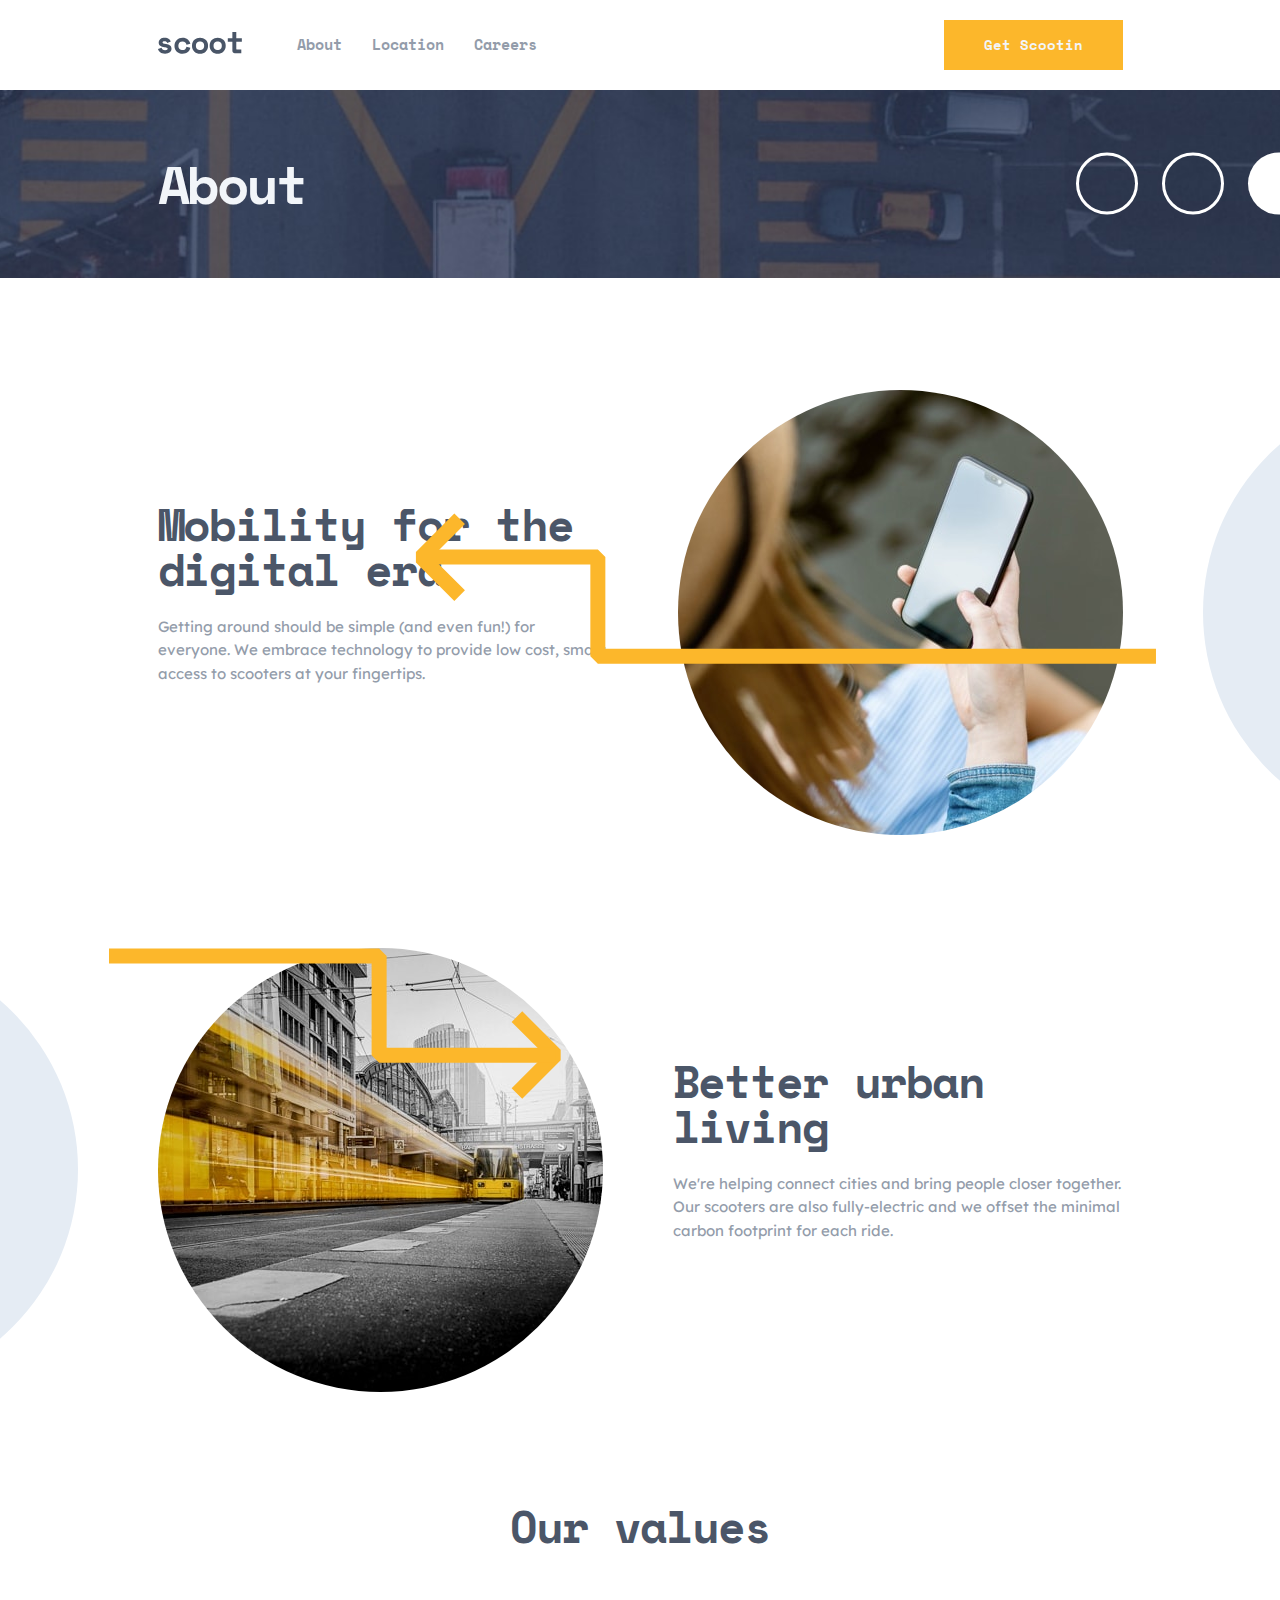
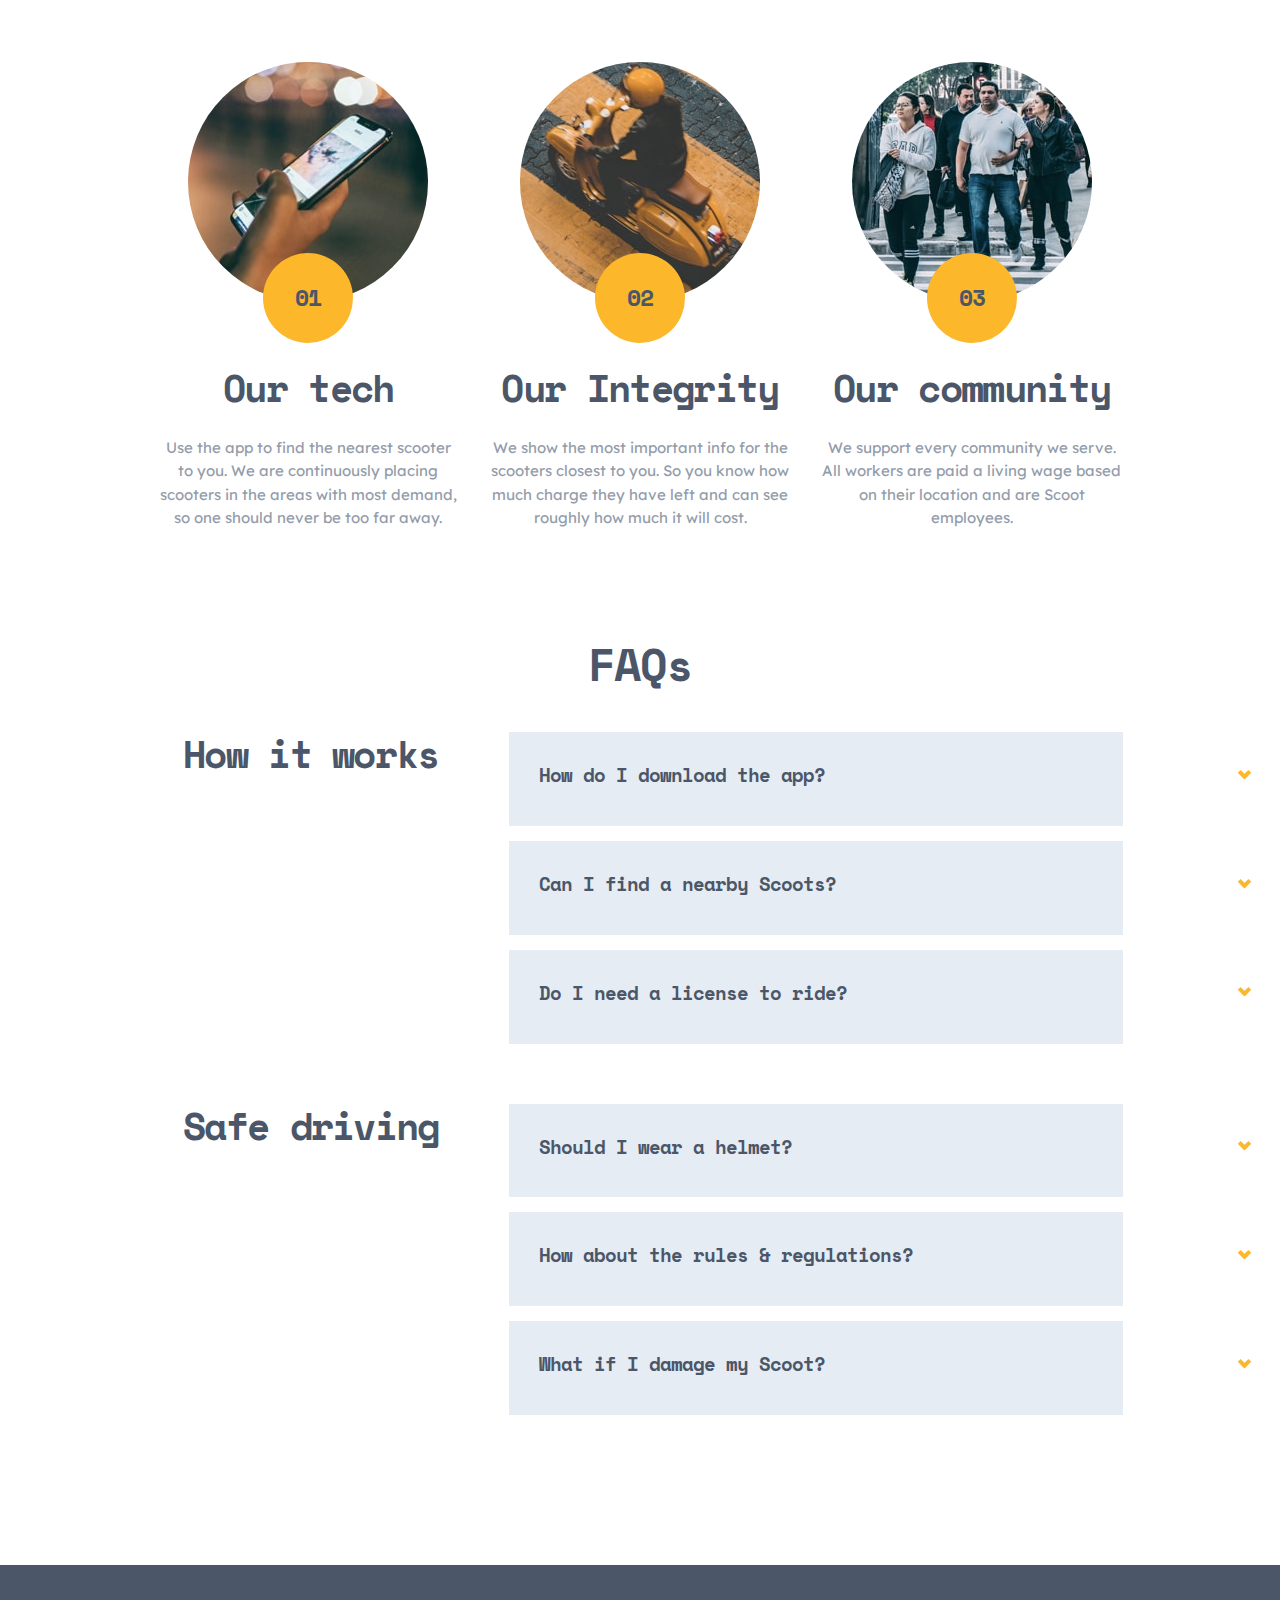
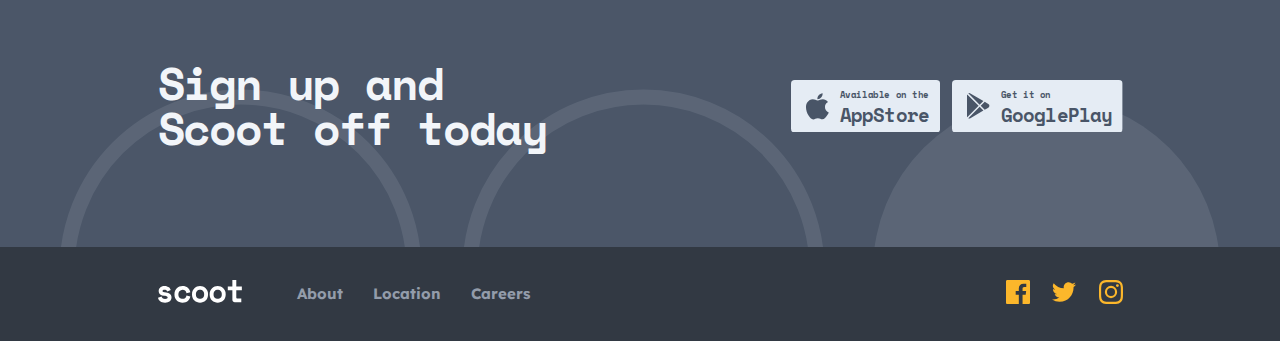
==== src/html/about.html @ b6e94b31 "first commit" ====
<!DOCTYPE html>
<html lang="en">

<head>
  <meta charset="UTF-8">
  <meta name="viewport" content="width=device-width, initial-scale=1.0">
  <link rel="icon" type="image/png" sizes="32x32" href="../assets/favicon-32x32.png">
  <title>Frontend Mentor | Scoot About</title>
  <link rel="stylesheet" href="../css/styles.css">
  <script defer src="../js/script.js"></script>
</head>

<body>
  <!-- Header -->
  <header class='header'>
    <a href="../../index.html"><img class="logo" src="../assets/logo.svg" alt="Company Logo"></a>
    <button class="mobile-nav-toggle" aria-controls="primary-navigation" aria-expanded="false"></button>
    <nav data-visible="false">
      <ul>
        <li class="nav-links"><a href="./about.html">About</a></li>
        <li class="nav-links"><a href="./locations.html">Location</a></li>
        <li class="nav-links"><a href="./careers.html">Careers</a></li>
      </ul>
      <button class="primary" id="primary-nav-btn">Get Scootin</button>
    </nav>
  </header>

  <main>
    <!-- About -- Hero Section-->
    <div class="hero" id="hero--about">
      <h1>About</h1>
      <svg class="white-circles" xmlns="http://www.w3.org/2000/svg" width="234" height="63">
        <g fill="none" fill-rule="evenodd">
          <circle cx="31" cy="31.5" r="29.5" stroke="#FFF" stroke-width="3" />
          <circle cx="117" cy="31.5" r="29.5" stroke="#FFF" stroke-width="3" />
          <circle cx="203" cy="31.5" r="31" fill="#FFF" />
        </g>
      </svg>
    </div>

    <!-- About -- Description section -->
    <section class="description-section" id="about--description-section">
      <ul>
        <li class="description" id="about--description__1">
          <img class="description-img" src="../assets/images/digital-era.jpg" alt="Digital Era">
          <svg class="left-upward-arrow" xmlns="http://www.w3.org/2000/svg" width="741" height="151">
            <g fill="none" fill-rule="evenodd" stroke="#FCB72B" stroke-linejoin="bevel" stroke-width="15">
              <path d="M740.969 143.368H182.854V43.999H6.591" />
              <path d="M44.64 82.64L6.214 44.214 44.64 5.787" />
            </g>
          </svg>
          <svg class="circle" id="circle__1" xmlns="http://www.w3.org/2000/svg" width="445" height="445">
            <circle cx="302.5" cy="222.5" r="222.5" fill="#E5ECF4" fill-rule="evenodd" transform="translate(-80)" />
          </svg>
          <div class="description-text">
            <h2>Mobility for the digital era</h2>
            <p>Getting around should be simple (and even fun!) for everyone. We embrace technology to
              provide low cost, smart access to scooters at your fingertips.</p>
          </div>
        </li>
        <li class="description" id="about--description__2">
          <img class="description-img" src="../assets/images/better-living.jpg" alt="Better Living">
          <svg class="right-arrow" xmlns="http://www.w3.org/2000/svg" width="452" height="151">
            <g fill="none" fill-rule="evenodd" stroke="#FCB72B" stroke-linejoin="bevel" stroke-width="15">
              <path d="M407.952 145.444l38.426-38.426-38.426-38.426" />
              <path d="M0 8h270.115v99.369h176.263" />
            </g>
          </svg>
          <svg class="circle" id="circle__2" xmlns="http://www.w3.org/2000/svg" width="445" height="445">
            <circle cx="302.5" cy="222.5" r="222.5" fill="#E5ECF4" fill-rule="evenodd" transform="translate(-80)" />
          </svg>
          <div class="description-text">
            <h2>Better urban living</h2>
            <p>We're helping connect cities and bring people closer together. Our scooters are also
              fully-electric and we offset the minimal carbon footprint for each ride.</p>
          </div>
        </li>
      </ul>
    </section>

    <!--- About -- Values section --->
    <section class="more-details-section" id="about--values-section">
      <h2>Our values</h2>
      <ul>
        <li>
          <div>
            <img class="more-details-img" src="../assets/images/our-tech.jpg" alt="Our Tech">
            <span class="number-tags">01</span>
          </div>
          <h3>Our tech</h3>
          <p>Use the app to find the nearest scooter to you. We are continuously placing scooters
            in the areas with most demand, so one should never be too far away.</p>
        </li>
        <li>
          <div>
            <img class="more-details-img" src="../assets/images/our-integrity.jpg" alt="Our Integrity">
            <span class="number-tags">02</span>
          </div>
          <h3>Our Integrity</h3>
          <p>We show the most important info for the scooters closest to you. So you know how much
            charge they have left and can see roughly how much it will cost.</p>
        </li>
        <li>
          <div>
            <img class="more-details-img" src="../assets/images/our-community.jpg" alt="Our Community">
            <span class="number-tags">03</span>
          </div>
          <h3>Our community</h3>
          <p>We support every community we serve. All workers are paid a living wage based on their
            location and are Scoot employees.</p>
        </li>
      </ul>
    </section>

    <!-- About -- FAQs section -->
    <section id="about--faqs-section">
      <h2>FAQs</h2>
      <div class="faqs">
        <h3>How it works</h3>
        <ul>
          <li>
            <h5>How do I download the app?</h5>
            <input type="checkbox" checked>
            <i></i>
            <p>To download the Scoot app, you can search “Scoot” in both the App and Google Play stores.
              An even simpler way to do it would be to click the relevant link at the bottom of this
              page and you'll be re-directed to the correct page.</p>
          </li>
          <li>
            <h5>Can I find a nearby Scoots?</h5>
            <input type="checkbox" checked>
            <i></i>
            <p>Definitely! Simply open up the app and allow us to find your location while using it. We'll
              show you all of the closest Scoots and some extra useful information.</p>
          </li>
          <li>
            <h5>Do I need a license to ride?</h5>
            <input type="checkbox" checked>
            <i></i>
            <p>Yup! We provide information inside the app regarding local laws and the license you need to be
              able to ride our Scoots.</p>
          </li>
        </ul>
      </div>

      <div class="faqs">
        <h3>Safe driving</h3>
        <ul>
          <li>
            <h5>Should I wear a helmet?</h5>
            <input type="checkbox" checked>
            <i></i>
            <p>Yes, please do! All cities have different laws. But we strongly strongly strongly recommend
              always wearing a helmet regardless of the local laws. We like you and we want you to be as
              safe as possible while Scooting.</p>
          </li>
          <li>
            <h5>How about the rules & regulations?</h5>
            <input type="checkbox" checked>
            <i></i>
            <p>Now is not the time to be a rule breaker. Be sure you're complying with all local laws and
              regulations. Also, just be a good human being. Be sure not to park your Scoot where it can
              block access to buildings or get in people's way.</p>
          </li>
          <li>
            <h5>What if I damage my Scoot?</h5>
            <input type="checkbox" checked>
            <i></i>
            <p>Be sure to read our terms and conditions carefully. Not the most fun job we know but we make
              it as clear as possible. There's an option to add insurance for each trip, or you can sign
              up for annual insurance if you're a regular Scooter.</p>
          </li>
        </ul>
      </div>
    </section>

    <!-- Call-to-action section -->
    <section id="cta-section">
      <div id="cta--main-content">
        <h2 id="cta--heading">Sign up and Scoot off today</h2>
        <div id="cta-downloads">
          <svg class="download-store" viewBox="0 0 159 56">
            <use href="../assets/icons/collated_icons.svg#app-store"></use>
          </svg>
          <svg class="download-store" viewBox="0 0 182 56">
            <use href="../assets/icons/collated_icons.svg#google-play"></use>
          </svg>
        </div>
      </div>
    </section>
  </main>

  <footer>
    <a href="../../index.html"><img class="logo" src="../assets/logo.svg" alt="Company Logo"></a>
    <div id="footer-main-content">
      <nav>
        <ul>
          <li><a href="./about.html">About</a></li>
          <li><a href="./locations.html">Location</a></li>
          <li><a href="./careers.html">Careers</a></li>
        </ul>
      </nav>
      <div class="social-media-grp">
        <a href="#">
          <svg class="social-media-icons" xmlns="http://www.w3.org/2000/svg" width="24" height="24">
            <path fill="#FCB72B" d="M22.675 0H1.325C.593 0 0 .593 0 1.325v21.351C0 23.407.593 24 1.325 24H12.82v-9.294H9.692v-3.622h3.128V8.413c0-3.1 1.893-4.788 4.659-4.788 1.325 0 2.463.099 2.795.143v3.24l-1.918.001c-1.504 0-1.795.715-1.795 1.763v2.313h3.587l-.467 3.622h-3.12V24h6.116c.73 0 1.323-.593 1.323-1.325V1.325C24 .593 23.407 0 22.675 0z" />
          </svg>
        </a>
        <a href="#">
          <svg class="social-media-icons" xmlns="http://www.w3.org/2000/svg" width="24" height="20">
            <path fill="#FCB72B" d="M24 2.557a9.83 9.83 0 01-2.828.775A4.932 4.932 0 0023.337.608a9.864 9.864 0 01-3.127 1.195A4.916 4.916 0 0016.616.248c-3.179 0-5.515 2.966-4.797 6.045A13.978 13.978 0 011.671 1.149a4.93 4.93 0 001.523 6.574 4.903 4.903 0 01-2.229-.616c-.054 2.281 1.581 4.415 3.949 4.89a4.935 4.935 0 01-2.224.084 4.928 4.928 0 004.6 3.419A9.9 9.9 0 010 17.54a13.94 13.94 0 007.548 2.212c9.142 0 14.307-7.721 13.995-14.646A10.025 10.025 0 0024 2.557z" />
          </svg>
        </a>
        <a href="#">
          <svg class="social-media-icons" xmlns="http://www.w3.org/2000/svg" width="24" height="24">
            <path fill="#FCB72B" d="M12 2.163c3.204 0 3.584.012 4.85.07 3.252.148 4.771 1.691 4.919 4.919.058 1.265.069 1.645.069 4.849 0 3.205-.012 3.584-.069 4.849-.149 3.225-1.664 4.771-4.919 4.919-1.266.058-1.644.07-4.85.07-3.204 0-3.584-.012-4.849-.07-3.26-.149-4.771-1.699-4.919-4.92-.058-1.265-.07-1.644-.07-4.849 0-3.204.013-3.583.07-4.849.149-3.227 1.664-4.771 4.919-4.919 1.266-.057 1.645-.069 4.849-.069zM12 0C8.741 0 8.333.014 7.053.072 2.695.272.273 2.69.073 7.052.014 8.333 0 8.741 0 12c0 3.259.014 3.668.072 4.948.2 4.358 2.618 6.78 6.98 6.98C8.333 23.986 8.741 24 12 24c3.259 0 3.668-.014 4.948-.072 4.354-.2 6.782-2.618 6.979-6.98.059-1.28.073-1.689.073-4.948 0-3.259-.014-3.667-.072-4.947-.196-4.354-2.617-6.78-6.979-6.98C15.668.014 15.259 0 12 0zm0 5.838a6.162 6.162 0 100 12.324 6.162 6.162 0 000-12.324zM12 16a4 4 0 110-8 4 4 0 010 8zm6.406-11.845a1.44 1.44 0 100 2.881 1.44 1.44 0 000-2.881z" />
          </svg>
        </a>
      </div>
    </div>
  </footer>

</body>

</html>
---- src/css/styles.css ----
@import url('https://fonts.googleapis.com/css2?family=Lexend+Deca&family=Space+Mono:wght@400;700&display=swap');

*,
*::before,
*::after {
  box-sizing: border-box;
  margin: 0;
  padding: 0;
}

:root {
    font-family: 'Lexend Deca', sans-serif;
    font-size: var(--r15);
    line-height: var(--lineHt--25);

    /* Highlight */
    --yellow: #FCB72B;
    --light-yellow: #FFF4DF;

    /* Primary/Neutral */
    --snow:  #F2F5F9;
    --light-grey: #E5ECF4;
    --dim-grey:  #939CAA;
    --dark-navy: hsl(216, 16%, 35%);
    --very-dark-navy: hsla(215, 14%, 23%, 1);
}

html {
    --r56: calc((56 / var(--base) * 1rem));
    --r48: calc((48 / var(--base) * 1rem));

    --r20: calc((20 / var(--base) * 1rem));
    --r18: calc((18 / var(--base) * 1rem));
    --r15: calc((15 / var(--base) * 1rem));
    --r14: calc((14 / var(--base) * 1rem));
    --r12: calc((12 / var(--base) * 1rem));
    --r10: calc((10 / var(--base) * 1rem));

    --lineHt-56:  calc((56 / var(--base) * 1rem));
    --lineHt-48:  calc((48 / var(--base) * 1rem));
    --lineHt-28:  calc((28 / var(--base) * 1rem));
    --lineHt-25:  calc((25 / var(--base) * 1rem));

    --base: 16;
}

/* --------------------------------

    Default settings

----------------------------------- */

/* Inherit fonts */
input,
button,
textarea {
    font: inherit;
}

ul {
    list-style: none;
}

img {
    max-width: 100%;
}

html, body {
    scroll-behavior: smooth;
}

h1,h2,h3,h4,h5,.number-tags,.bubble span {
    font-family: 'Space Mono', monospace;
    font-weight: 700;
}

h1 {
    color: var(--snow);
    font-size: 2.5rem;
    line-height: 2.5rem;
    letter-spacing: -0.11163rem;
}

h2 {
    color: var(--dark-navy);
    font-size: 2rem;
    line-height: 2rem;
    letter-spacing: -0.08931rem;
}

h3,
.number-tags {
    color: var(--dark-navy);
    font-size: 1.5rem;
    line-height: 1.75rem;
    letter-spacing: -0.06694rem;
}

h4 {
    color: var(--dark-navy);
    font-size: 1.25rem;
    line-height: 1.75rem;
    letter-spacing: -0.05581rem;
}

h5,
.bubble span {
    color: var(--dark-navy);
    font-size: 1.25rem;
    line-height: var(--lineHt-28);
    letter-spacing: -0.06694rem;
}

@media (min-width: 768px) { /*tablet, desktop and above*/
    h1 {
        font-size: var(--r56);
        line-height: var(--lineHt-56);
        letter-spacing: -0.15625rem;
    }
    
    h2 {
        font-size: var(--r48);
        line-height: var(--lineHt-48);
        letter-spacing: -0.13394rem;
    }
    
    h3 {
        font-size: 2.5rem;
        line-height: var(--lineHt-48);
        letter-spacing: -0.11163rem;
    }
    
    h4 {
        font-size: 1.5rem;
        line-height: var(--lineHt-28);
        letter-spacing: -0.06694rem;
    }

    .bubble span {
        font-size: 0.8125rem;
        line-height: 1.75rem;
        letter-spacing: -0.03625rem;
    }
}

p {
    color: var(--dim-grey);
    line-height: var(--lineHt-25);
    font-weight: 400;
}

a {
    text-decoration: none;
    color: inherit;
}

.scrollto {
    overflow-x: auto;
    overscroll-behavior-inline: contain;
    scroll-snap-type: inline mandatory;
}

.scrollto::-webkit-scrollbar {
    width: var(--r12);
    height: var(--r12); 
}

.scrollto::-webkit-scrollbar-thumb {
    background-color: var(--light-gray);
    border: 3px solid var(--white); 
    border-radius: var(--r20);
}

.scrollto:hover::-webkit-scrollbar-thumb {
    background-color: var(--gray3);
}

button {
    cursor: pointer;
    transition: all 0.3s ease-in;
}

button.primary {
    background-color: var(--yellow);
    border: 3px solid var(--yellow);
    color: var(--snow);
    font-family: 'Space Mono', monospace;
    font-size: var(--r15);
    line-height: var(--lineHt-25);
    font-weight: 700;
    padding: 0.6875rem 2.44rem;
}

button.primary:hover {
    background-color: transparent;
    border: 3px solid var(--yellow);
    color: var(--yellow);
}

body {
    min-height: 100vh;
}

/* --------------------------------

    Header + Nav Side Menu 

----------------------------------- */
header,
header nav,
header nav ul {
    display: flex;
    align-items: center;
}

header {
    position: relative;
    height: 6rem;
    padding: 2rem 10.5rem;
}

header .logo {
    padding-right: 3.64rem;
}

.mobile-nav-toggle {
    display: none;
}

header nav {
    color: var(--dim-grey);
    font-family: 'Space Mono', monospace;
    font-weight: 700;
    justify-content: space-between;
    width: 100%;
}

header nav ul {
    gap: 2rem;
}

nav a { /*for underline hover effect*/
    position: relative;
    width: fit-content;
    margin: auto;
    line-height: var(--lineHt-25);
}

nav a::before { /*for underline hover effect*/
    content: "";
    position: absolute;
    display: block;
    width: 100%;
    height: 2px;
    margin: auto;
    bottom: -0.3rem;
    left: 0;
    background-color: var(--yellow);
    transform: scaleX(0);
    transition: transform 0.3s ease;
}

nav a:hover::before { /*for underline hover effect*/
    transform: scaleX(1);
}

@media (max-width:1024px) {
    header {
        justify-content: center;
        position: relative;
        padding: 0 2.45rem;
    }
}

@media (max-width:768px) { /*means in mobile mode*/
    button#primary-nav-btn {
        width: 100%;
    }

    header {
        height: 4.3rem;
    }
    
    header .logo {
        height: 1.25rem;
        padding-right: 0;
    }

    .mobile-nav-toggle {
        display: block;
        background: transparent url("../assets/icons/hamburger.svg") no-repeat;
        width: 2rem;
        aspect-ratio: 1;
        border: none;
        outline: none;
        position: absolute;
        top: 1.6rem;
        left: 2rem;
    }

    .mobile-nav-toggle[aria-expanded = "true"] {
        background: transparent url("../assets/icons/close.svg") no-repeat;
    }

    header nav {
        flex-direction: column;
        justify-content: space-between;
        background-color: hsla(216, 16%, 35%, 1);

        height: calc(100vh - 4.29rem);
        width: 66%;
        position: absolute;
        top: 4.3rem;
        left: 0;
        padding: 4rem 2rem 2rem;
        z-index: 10000;
        transform: translateX(-100%);
        transition: all 0.35s ease-in-out;
    }

    header nav[data-visible = 'true'] {
        transform: translateX(0%);
    }

    header nav ul {
        flex-direction: column;
        align-items: start;
        width: 100%;
    }

    header nav ul li {
        color: snow;
        font-family: 'Space Mono', monospace; 
        font-weight: 700;
        font-size: 1.125rem;
        line-height: 1.5625rem;
        gap: 1.5rem;
    }
}

/*-------------------------------------------------------------------------*/

/* --------------------------------

    Hero Section 

----------------------------------- */
#hero-section {
    background-image: url("../assets/images/home-hero-mobile.jpg");
    background-repeat: no-repeat;
    background-size: cover;
    background-position: center;
    position: relative;
    height: 40.625rem;
    overflow: hidden;
}

#hero--main-content {
    height: 100%;
    text-align: center;
    padding: 7.2rem 2rem;
}

#hero--main-content h1 {
    max-width: 20rem;
    margin: auto;
    padding-bottom: 1.5rem;
}

#horizontal-yellow-line {
    display: none;
}

#hero--main-content p {
    color: var(--snow); /*overriding typical setting*/
    margin: auto;
    padding-bottom: 2rem;
    
}

#hero-section .right-arrow {
    position: absolute;
    bottom: 2rem;
    right: 60%;
}

.white-circles {
    display: none;
}

@media (min-width: 768px) { /*For tablet*/
    #hero-section {
        background-image: url("../assets/images/home-hero-tablet.jpg");
    }

    #hero--main-content h1,
    #hero--main-content p {
        max-width: 36rem;
    }

    #hero--main-content p {
        letter-spacing: 1.5px;
    }

    #hero-section .white-circles {
        display: block;
        position: absolute;
        right: -2rem;
        bottom: 2.8rem;
    }
}

@media (min-width: 1024px) { /*For desktop*/
    #hero-section {
        background-image: url("../assets/images/home-hero-desktop.jpg");
    }

    #hero--main-content {
        text-align: start;
        padding: 9.5rem 0;
    }

    #hero--main-content h1 {
        max-width: 36rem;
        margin-left: clamp(2.5rem, 8vw, 10.5rem);
        padding-bottom: 2.5rem;
    }

    #horizontal-yellow-line {
        display: inline-block;
        position: absolute;
        bottom: 19rem;
        left: -5rem;
    }

    #hero--main-content p {
        max-width: 31rem;
        margin-left: clamp(5rem, 14vw, 16rem);
        padding-bottom: 2rem;
    }

    #hero--main-content .primary {
        margin-left: clamp(5rem, 14vw, 16rem);
    }

    #hero-section .right-arrow {
        bottom: 10rem;
        left: clamp(30vw, 60vw, 80vw);
    }

    #hero-section .white-circles {
        right: -3.5rem !important;
        bottom: 11rem !important;
    }
}

/* --------------------------------

    Features Section 

----------------------------------- */
#features-section {
    text-align: center;
    padding: 7.5rem 2rem 5.5rem 2rem;
}

#features-section img {
    width: 3.5rem;
    height: 3.5rem;
}

#features-section h4 {
    padding: 1.5rem 0;
}

#features-section p {
    padding-bottom: 3rem;
}

#vertical-gray-line {
    display: none;
}

@media (min-width: 768px) { /*For tablet*/
    #features-section {
        text-align: start;
        padding: 7.63rem 6rem 5.5rem 8rem;
    }
    
    #features-section img {
        width: 6rem;
        height: 6rem;
    }
    
    #features-section h4 {
        padding: 0 0 1.7rem 0;
    }
    
    #features-section p {
        padding-bottom: 2.5rem;
    }

    #features-section ul {
        position: relative;
    }

    #features-section li {
        display: flex;
        gap: 5rem;
    }

    #features-section #gray-line {
        display: block;
        position: absolute;
        z-index: -1;
        rotate: 90deg;
        left: 4.25rem;
        bottom: 0;
        transform: scaleX(2.5);
    }

    #features-section #gray-line path {
        stroke: var(--light-grey);
    }
}

@media (min-width: 1024px) {
    #features-section {
        padding: 10rem 10.5rem;
    }

    #features-section ul {
        display: flex;
        gap: 2rem;
    }

    #features-section li {
        flex-direction: column;
        gap: 2.5rem;
    }

    #features-section #gray-line {
        rotate: 0deg;
        left: 4.25rem;
        bottom: 2rem;
        transform: scaleX(1);
    }
}

/* --------------------------------

    Description Section 

----------------------------------- */
.description-section {
    overflow: hidden;
    padding: 0 2rem;
    text-align: center;
}

.description-section ul li {
    padding-bottom: 7.5rem;
    position: relative;
}

.description-img {
    border-radius: 50%;
}

#description__1 .left-downward-arrow,
#description__2 .right-arrow,
#description__3 .left-downward-arrow {
    position: absolute;
}

#description__1 .left-downward-arrow {
    top: 22%;
    left: 0;
}

#description__2 .right-arrow {
    top: 0;
    left: -10%;
}  

#description__3 .left-downward-arrow {
    top: 0;
    left: 40%;
}

.description h2 {
    padding-top: 3.5rem;
    max-width: 19.5rem;
    margin: auto;
}

.description p {
    padding: 1.5rem 0;
    max-width: 19.5rem;
    margin: auto;
}

.circle {
    display: none;
}


@media (min-width: 768px) {
    .description-section ul li {
        padding-bottom: 9.38rem;;
    }

    #description__1 .left-downward-arrow {
        right: -10%;
        left: auto;
    }

    .description h2 {
        max-width: 28.5rem;
    }

    .description p {
        padding: 2.5rem 0;
        max-width: 40rem;
    }
    
    .circle {
        display: inline-block;
        position: absolute;
        z-index: -1;
    }

    #circle__1,
    #circle__3 {
        right: -25rem;
    }

    #circle__2 {
        left: -25rem;
    }
}

@media (min-width: 1024px) {
    .description-section {
        padding: 0 10.5rem;
        text-align: start;
    }

    .description-section .description {
        display: flex;
        justify-content: space-between;
        align-items: center;
    }

    .description-section #description__1,
    .description-section #description__3 {
        flex-direction: row-reverse;
    }

    .description-section #description__2 {
        flex-direction: row;
    }

    #description__1 .left-downward-arrow {
        right: -10%;
        top: 10rem;
    }

    .description-section .description h2 {
        padding-top: 0;
        margin: 0;
    }

    .description-section .description p {
        padding: 1.5rem 0 2.5rem 0;
        max-width: 30rem;
        margin: 0;
    }

    #circle__1,
    #circle__3 {
        right: -35rem;
    }

    #circle__2 {
        left: -35rem;
    }
}

/* --------------------------------

    About - Hero Section 
    Careers - Hero Section 
    Location - Hero Section 

----------------------------------- */
.hero {
    height: 10rem;
    display: grid;
    place-items: center;
    margin-bottom: 4.5rem;
    position: relative;
    overflow: hidden;
}

#hero--about,
#hero--careers, 
#hero--locations {
    background-repeat: no-repeat;
    background-size: cover;
    background-position: center;
}

#hero--about {
    background-image: url("../assets/images/about-hero-mobile.jpg");
}

#hero--careers, 
#hero--locations {
    background-image: url("../assets/images/careers-location-hero-mobile.jpg");
}

.white-circles {
    display: none;
}

@media (min-width: 768px) { /*For tablet*/
    .hero {
        height: 12.5rem;
        justify-items: flex-start;
        padding-left: 6rem;
    }

    #hero--about {
        background-image: url("../assets/images/about-hero-tablet.jpg");
    }
    
    #hero--careers, 
    #hero--locations {
        background-image: url("../assets/images/careers-locations-hero-tablet.jpg");
    }
    
    .white-circles {
        display: block;
        position: absolute;
        right: -2rem;
        bottom: calc(50% - 2.1rem);
    }
}

@media (min-width: 1024px) { /*For desktop*/
    .hero {
        padding-left: 10.5rem;
        margin-bottom: 7.5rem;
    }

    #hero--about {
        background-image: url("../assets/images/about-hero-desktop.jpg");
    }
    
    #hero--careers, 
    #hero--locations {
        background-image: url("../assets/images/careers-locations-hero-desktop.jpg");
    }
}

/* --------------------------------

    About - Description Section (V similar to Description Section) 

----------------------------------- */
#about--description__1 .left-upward-arrow,
#about--description__2 .right-arrow {
    position: absolute;
}

#about--description__1 .left-upward-arrow {
    top: 22%;
    left: 0;
}

#about--description__2 .right-arrow {
    top: 0;
    right: 0;
}  

@media (min-width: 768px) {
    #about--description__1 .left-upward-arrow {
        right: -3.5%;
        left: auto;
    }

    #about--description__2 .right-arrow {
        left: -5%;
    } 

    #about--description-section ul li {
        padding-bottom: 5.5rem; /*override prev setting*/
    }
}

@media (min-width: 1024px) {
    #about--description-section ul li {
        padding-bottom: 7.5rem; /*override prev setting*/
    }

    .description-section #about--description__1 {
        flex-direction: row-reverse;
    }
    
    .description-section #about--description__2 {
        flex-direction: row;
    }
}

/* --------------------------------

    About - Values Section | More Details Section

----------------------------------- */
.more-details-section {
    text-align: center;
}

.more-details-section ul {
    padding: 3rem 2rem;
}

.more-details-section ul li {
    padding-bottom: 4rem;
}

.more-details-section div {
    position: relative;
    margin-bottom: 4rem;
}

.more-details-img {
    border-radius: 50%;
}

.more-details-section h3 {
    padding-bottom: 1.7rem;
}

.more-details-section .number-tags {
    display: grid;
    place-items: center;
    position: absolute;
    bottom: -2.5rem;
    left: calc(50% - 3rem);
    z-index: 1000;

    background-color: var(--yellow);
    height: 6rem;
    aspect-ratio: 1;
    border-radius: 50%;
}

@media (min-width: 768px) {
    .more-details-section ul {
        padding: 5rem 2rem 1.5rem 2rem;
    }

    .more-details-section p {
        max-width: 40rem;
        margin: auto;
    }
}

@media (min-width: 1024px) {
    .more-details-section {
        padding: 0 10.5rem;
    }

    .more-details-section ul {
        display: flex;
        gap: 2rem;
        padding: 7.5rem 0;
    }

    .more-details-section ul li {
        padding-bottom: 0;
    }
}

/* --------------------------------

    About - FAQs Section 

----------------------------------- */
#about--faqs-section {
    padding: 2rem 2rem 7.5rem 2rem;
}

#about--faqs-section h2,
.faqs h3 {
    text-align: center;
}

.faqs h3 {
    padding: 3rem 0 2rem;
}

.faqs ul li {
    background-color: var(--light-grey);
    padding: 2rem 2rem 0 2rem;
    margin-bottom: 1rem;
}

#about--faqs-section ul li p {
    color: var(--dark-navy); /*overriding typical setting*/
    padding: 1rem 0 1.5rem 0;
}

/* ------ Accordion animation ----- */
.transition, 
.faqs ul li i:before, 
.faqs ul li i:after, 
.faqs p {
    transition: all 0.25s ease-in-out;
}

.flipIn, 
.faqs ul li, 
.faqs h5 {
    animation: flipdown 0.5s ease both;
}

.faqs ul li:nth-of-type(1) {
    animation-delay: 0.5s;
}

.faqs ul li:nth-of-type(2) {
    animation-delay: 0.75s;
}

.faqs ul li:nth-of-type(3) {
    animation-delay: 1s;
}

.faqs ul li:last-of-type {
    padding-bottom: 0;
}

ul li i {
    position: absolute;
    transform: translate(-2.5rem, 0);
    margin-top: -1.25rem;
    right: 0;
}

ul li i:before, 
ul li i:after {
    content: "";
    position: absolute;
    background-color: var(--yellow);
    width: 4px;
    height: var(--r10);
}

ul li i:before {
    transform: translate(-2px, 0) rotate(45deg);
}

ul li i:after {
    transform: translate(2px, 0) rotate(-45deg);
}

ul li input[type=checkbox] {
    position: absolute;
    cursor: pointer;
    width: 100%;
    height: 100%;
    z-index: 1;
    opacity: 0;
    right:0;
    top: 0;
}

ul li input[type=checkbox]:checked ~ p {
    max-height: 0;
    opacity: 0;
    transform: translate(0, 50%);
}

ul li input[type=checkbox]:checked ~ i:before {
    transform: translate(2px, 0) rotate(45deg);
}

ul li input[type=checkbox]:checked ~ i:after {
    transform: translate(-2px, 0) rotate(-45deg);
}

@keyframes flipdown {
    0% {
        opacity: 0;
        transform-origin: top center;
        transform: rotateX(-90deg);
    }

    5% {
        opacity: 1;
    }

    80% {
        transform: rotateX(8deg);
    }

    83% {
        transform: rotateX(6deg);
    }

    92% {
        transform: rotateX(-3deg);
    }

    100% {
        transform-origin: top center;
        transform: rotateX(0deg);
    }
}

/* ------ Accordion animation ----- */

@media (min-width: 1024px) {
    #about--faqs-section {
        padding: 0 10.5rem 9rem 10.5rem;
    }

    .faqs {
        display: flex;
        flex-direction: row;
        gap: 3rem;
        padding-top: 3rem;
    }

    .faqs h3 {
        flex: 1;
        padding: 0;
    }

    .faqs ul {
        flex: 2;
    }
}

/* --------------------------------

    Careers - Description Section (V similar to Description Section)

----------------------------------- */
#careers--description__1 .left-downward-arrow {
    position: absolute;
    top: 32%;
    left: 0;
}

@media (min-width: 768px) {
    #careers--description__1 .left-downward-arrow {
        right: -3.5%;
        left: auto;
    }
}

@media (min-width: 1024px) {
    .description-section #careers--description__1 {
        flex-direction: row-reverse;
    }
}

/* --------------------------------

    Careers - Jobs Section 

----------------------------------- */
#careers--jobs-section {
    text-align: center;
    padding: 0 2rem 6.5rem 2rem;
}

#careers--jobs-section ul li {
    background-color: var(--snow);
    padding: 2.25rem 2rem 2rem;
    margin-bottom: 1rem;
}

#careers--jobs-section ul li p {
    padding-bottom: 1rem;
}

#careers--jobs-section ul li .primary {
    width: 100%;
}

@media (min-width: 768px) {
    #careers--jobs-section {
        text-align: start;
    }    

    #careers--jobs-section ul li {
        display: flex;
        justify-content: space-between;
    }

    #careers--jobs-section ul li p {
        padding-bottom: 0;
    }

    #careers--jobs-section ul li .primary {
        width: 11.25rem;
    }
}

@media (min-width: 1024px) {
    #careers--jobs-section {
        padding: 0 10.5rem;
    }    
}

/* --------------------------------

    Locations - Jobs Section 

----------------------------------- */
#locations--info-section {
    padding: 0 2rem 4.5rem 2rem;
}

#locations--info-section #world-map div:first-child {
    padding-bottom: 3rem;
}

#locations--info-section img {
    width: 100%;
}

#locations--info-section .bubble {
    background-color: var(--light-yellow);
    margin-bottom: 1rem;
    padding: 1.25rem 0;
    text-align: center;
    width: 100%;
}

#more-info-text {
    padding-top: 3.5rem;
    text-align: center;
}

#more-info-text p {
    padding: 2rem 0;
}

@media (min-width: 768px) {
    #locations--info-section #world-map {
        position: relative;
    }


    #locations--info-section {
        padding: 0 2rem 7.5rem 2rem;
    }

    .bubble {
        position: absolute;
        background-color: var(--yellow) !important;
        margin-bottom: 0 !important;
        padding: 0.3rem 0 !important;
        width: 7.5rem !important;
    }

    .bubble:after {
        content: '';
        position: absolute;
        display: block;
        width: 0;
        z-index: 1;
        border-style: solid;
        border-color: var(--yellow) transparent;
        border-width: 0.5rem var(--r10) 0;
        bottom: -0.4rem;
        left: 50%;
        margin-left: -10px;
    }

    #new-york {
        top: 18.5%;
        left: 18%;
    }

    #london {
        top: 11%;
        left: 38.5%;
    }

    #jakarta {
        top: 53.5%;
        left: 73%;
    }
    
    #yokohama {
        top: 23%;
        left: 80.5%;
    }

    #more-info-text p {
        max-width: 40rem;
        margin: auto;
        padding: 2rem 0;
    }
}

@media (min-width: 1024px) {
    #locations--info-section {
        padding: 0 10.5rem 7.5rem 10.5rem;
    }

    #more-info-text {
        display: flex;
        text-align: start;
        gap: 3rem;
        justify-content: space-between;
        align-items: center;
    }

    #more-info-text h2 {
        min-width: 18rem;
    }

    #more-info-text p {
        padding: 0;
        margin: 0;
    }

    #more-info-text .primary {
        max-width: 11.5rem;
        height: auto;
    }
}


/*-------------------------------------------------------------------------*/

/* --------------------------------

    Call To Action Section 

----------------------------------- */

#cta-section {
    background-color: var(--dark-navy);
    background-image: url("../assets/patterns/semi-circles.svg");
    background-repeat: no-repeat;
    background-position: 80% bottom;
    overflow: hidden;
}

#cta--main-content {
    color: var(--snow);
    padding: 5.5rem 2rem;
    text-align: center;
}

#cta--main-content #cta--heading {
    padding-bottom: 2.5rem;
    color: var(--snow);
}

#cta-downloads {
    display: flex;
    align-items: center;
    justify-content: center;
    gap: 0.8rem;
}

.download-store {
    height: 2.5rem;
}

@media (min-width: 768px) {
    #cta-section {
        background-position: center bottom;
    }
    
    #cta--main-content #cta--heading {
        max-width: 28.5rem;
        margin: auto;
    }
}

@media (min-width: 1024px) {
    #cta--main-content {
        display: flex;
        padding: 6.4rem 10.5rem;
        text-align: start;
        justify-content: space-between;
    }

    #cta--main-content #cta--heading {
        padding-bottom: 0;
        margin: 0;
    }

    .download-store {
        height: 3.5rem;
    }
}

/* --------------------------------

    Footer Section 

----------------------------------- */
footer {
    background-color: var(--very-dark-navy);
    text-align: center;
    padding: 4rem 0 5.5rem 0;
}

footer .logo {
    filter: grayscale(100%) invert(100%) brightness(200%);
    padding-right: 0;
}

footer nav ul {
    color: var(--dim-grey);
    display: flex;
    flex-direction: column;
    font-weight: 700;
    gap: 1rem;
    padding: 2.6rem 0 5.3rem 0;
}

footer nav a::before { /*for underline hover effect*/
    background-color: var(--snow);
}

.social-media-grp {
    display: flex;
    align-items: center;
    justify-content: center;
    gap: 1.5rem;
}

.social-media-icons {
    cursor: pointer;
    transition: all 0.3s ease;
}

.social-media-icons:hover path {
    fill: var(--snow);
}

@media (min-width: 768px) {
    footer {
        display: flex;
        align-items: center;
        padding: 2.2rem 2.5rem;
    }

    footer .logo {
        padding-right: 3.64rem;
    }

    footer nav ul {
        flex-direction: row;
        padding: 0;
        gap: 2rem;
    }

    #footer-main-content {
        display: flex;
        align-items: center;
        justify-content: space-between;
    }
    
    #footer-main-content {
        width: 100%;
    }
}

@media (min-width: 1024px) {
    footer {
        padding: 2.2rem 10.5rem;
    }
}
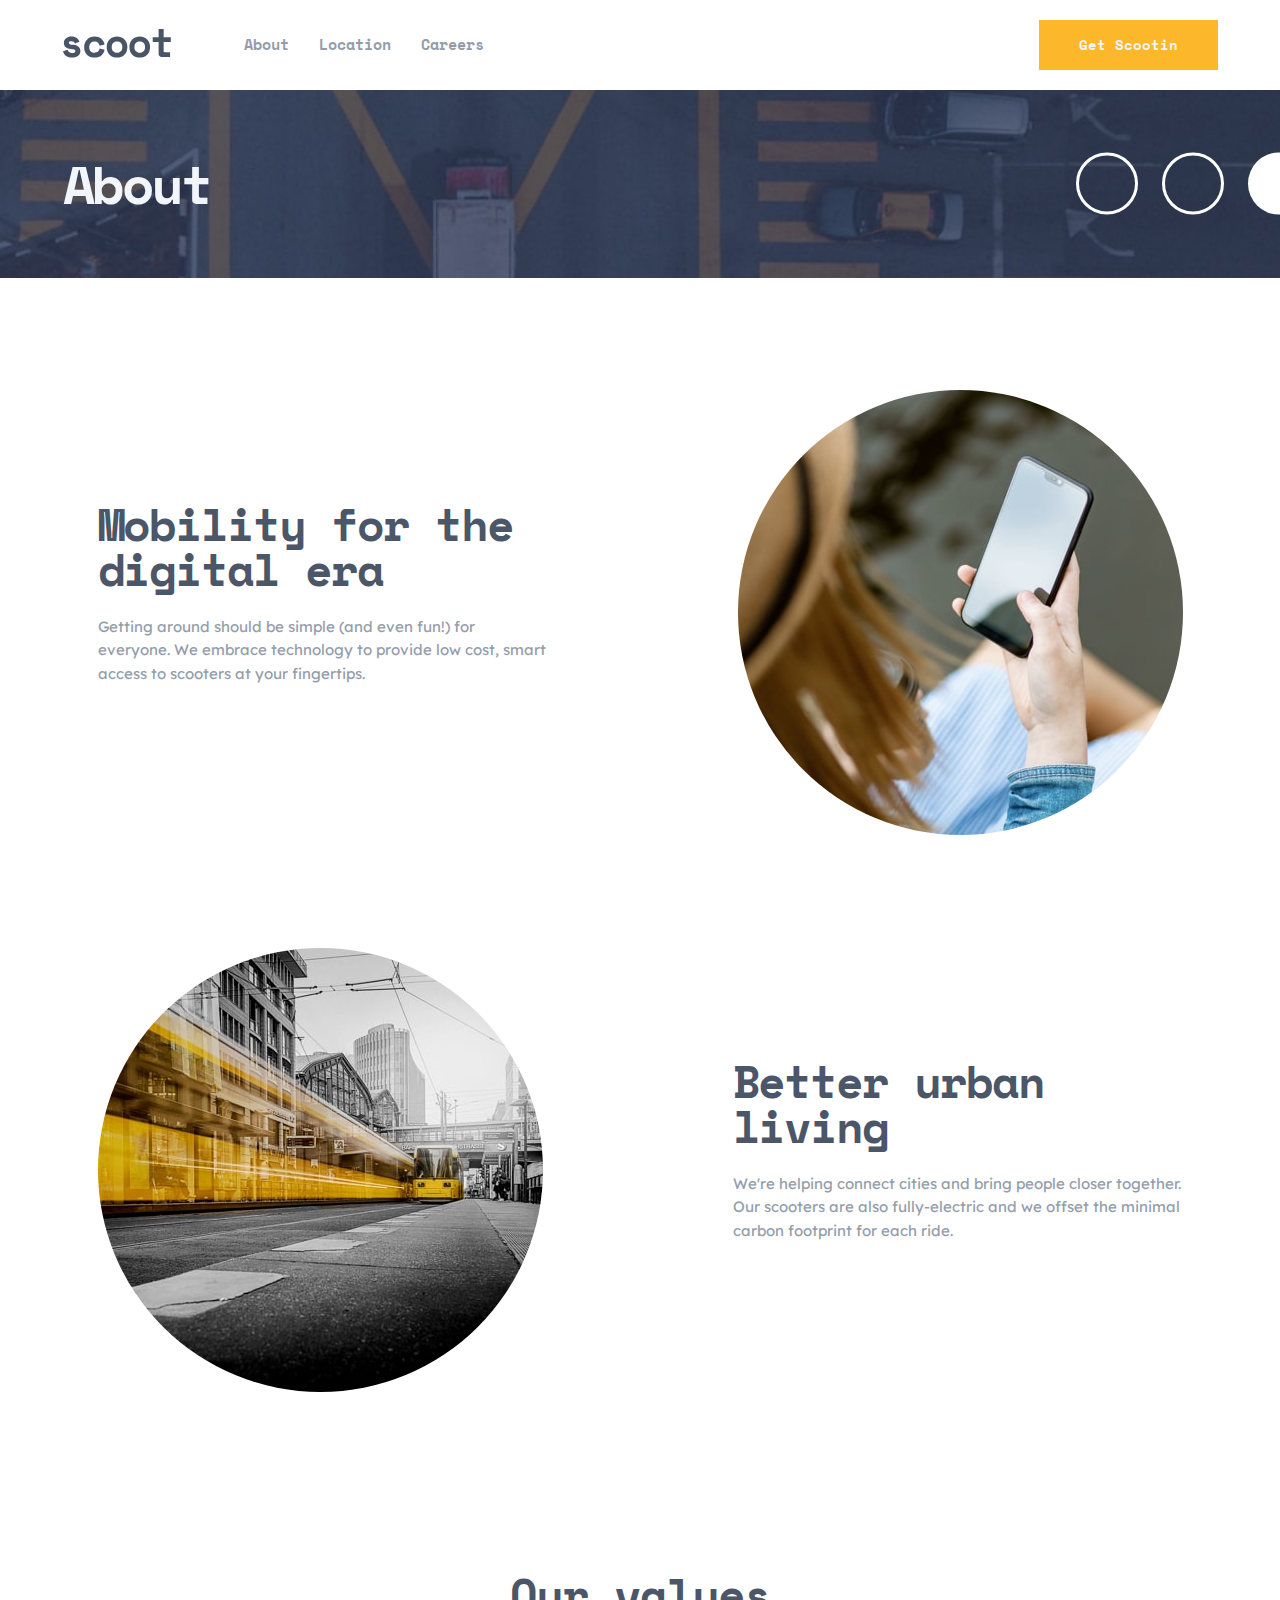
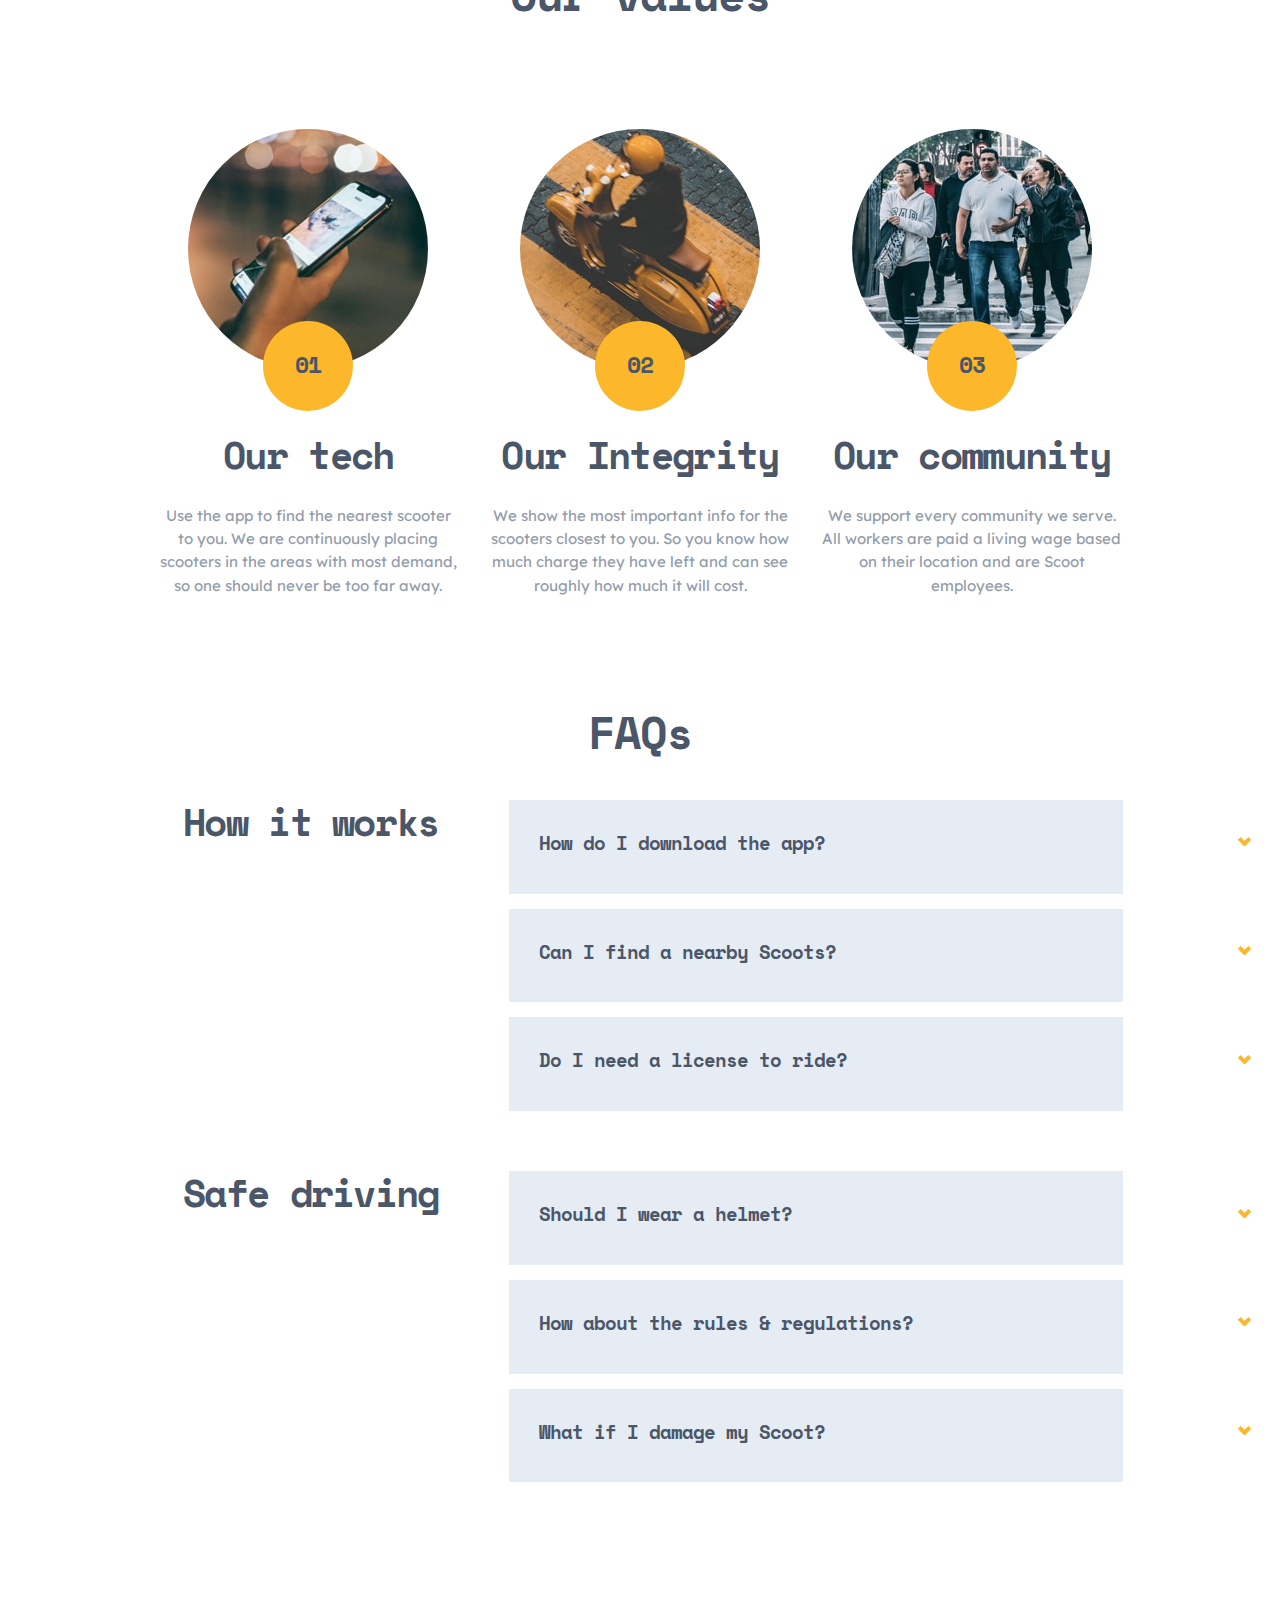
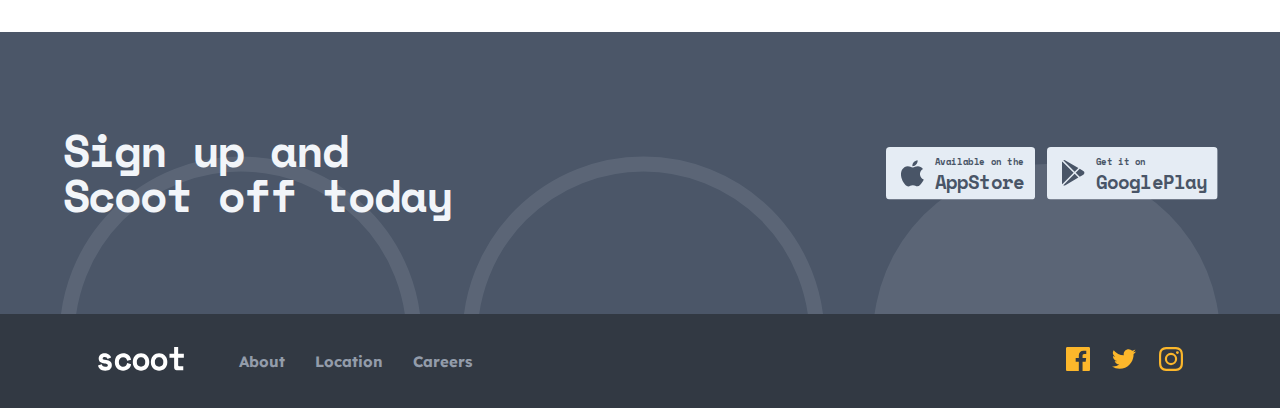
==== commit 3ee72989: "Modified components positions" ====
--- a/src/html/about.html
+++ b/src/html/about.html
@@ -28,14 +28,16 @@
   <main>
     <!-- About -- Hero Section-->
     <div class="hero" id="hero--about">
-      <h1>About</h1>
-      <svg class="white-circles" xmlns="http://www.w3.org/2000/svg" width="234" height="63">
-        <g fill="none" fill-rule="evenodd">
-          <circle cx="31" cy="31.5" r="29.5" stroke="#FFF" stroke-width="3" />
-          <circle cx="117" cy="31.5" r="29.5" stroke="#FFF" stroke-width="3" />
-          <circle cx="203" cy="31.5" r="31" fill="#FFF" />
-        </g>
-      </svg>
+      <div class="container">
+        <h1>About</h1>
+        <svg class="white-circles" xmlns="http://www.w3.org/2000/svg" width="234" height="63">
+          <g fill="none" fill-rule="evenodd">
+            <circle cx="31" cy="31.5" r="29.5" stroke="#FFF" stroke-width="3" />
+            <circle cx="117" cy="31.5" r="29.5" stroke="#FFF" stroke-width="3" />
+            <circle cx="203" cy="31.5" r="31" fill="#FFF" />
+          </g>
+        </svg>
+      </div>
     </div>
 
     <!-- About -- Description section -->
@@ -191,31 +193,33 @@
   </main>
 
   <footer>
-    <a href="../../index.html"><img class="logo" src="../assets/logo.svg" alt="Company Logo"></a>
-    <div id="footer-main-content">
-      <nav>
-        <ul>
-          <li><a href="./about.html">About</a></li>
-          <li><a href="./locations.html">Location</a></li>
-          <li><a href="./careers.html">Careers</a></li>
-        </ul>
-      </nav>
-      <div class="social-media-grp">
-        <a href="#">
-          <svg class="social-media-icons" xmlns="http://www.w3.org/2000/svg" width="24" height="24">
-            <path fill="#FCB72B" d="M22.675 0H1.325C.593 0 0 .593 0 1.325v21.351C0 23.407.593 24 1.325 24H12.82v-9.294H9.692v-3.622h3.128V8.413c0-3.1 1.893-4.788 4.659-4.788 1.325 0 2.463.099 2.795.143v3.24l-1.918.001c-1.504 0-1.795.715-1.795 1.763v2.313h3.587l-.467 3.622h-3.12V24h6.116c.73 0 1.323-.593 1.323-1.325V1.325C24 .593 23.407 0 22.675 0z" />
-          </svg>
-        </a>
-        <a href="#">
-          <svg class="social-media-icons" xmlns="http://www.w3.org/2000/svg" width="24" height="20">
-            <path fill="#FCB72B" d="M24 2.557a9.83 9.83 0 01-2.828.775A4.932 4.932 0 0023.337.608a9.864 9.864 0 01-3.127 1.195A4.916 4.916 0 0016.616.248c-3.179 0-5.515 2.966-4.797 6.045A13.978 13.978 0 011.671 1.149a4.93 4.93 0 001.523 6.574 4.903 4.903 0 01-2.229-.616c-.054 2.281 1.581 4.415 3.949 4.89a4.935 4.935 0 01-2.224.084 4.928 4.928 0 004.6 3.419A9.9 9.9 0 010 17.54a13.94 13.94 0 007.548 2.212c9.142 0 14.307-7.721 13.995-14.646A10.025 10.025 0 0024 2.557z" />
-          </svg>
-        </a>
-        <a href="#">
-          <svg class="social-media-icons" xmlns="http://www.w3.org/2000/svg" width="24" height="24">
-            <path fill="#FCB72B" d="M12 2.163c3.204 0 3.584.012 4.85.07 3.252.148 4.771 1.691 4.919 4.919.058 1.265.069 1.645.069 4.849 0 3.205-.012 3.584-.069 4.849-.149 3.225-1.664 4.771-4.919 4.919-1.266.058-1.644.07-4.85.07-3.204 0-3.584-.012-4.849-.07-3.26-.149-4.771-1.699-4.919-4.92-.058-1.265-.07-1.644-.07-4.849 0-3.204.013-3.583.07-4.849.149-3.227 1.664-4.771 4.919-4.919 1.266-.057 1.645-.069 4.849-.069zM12 0C8.741 0 8.333.014 7.053.072 2.695.272.273 2.69.073 7.052.014 8.333 0 8.741 0 12c0 3.259.014 3.668.072 4.948.2 4.358 2.618 6.78 6.98 6.98C8.333 23.986 8.741 24 12 24c3.259 0 3.668-.014 4.948-.072 4.354-.2 6.782-2.618 6.979-6.98.059-1.28.073-1.689.073-4.948 0-3.259-.014-3.667-.072-4.947-.196-4.354-2.617-6.78-6.979-6.98C15.668.014 15.259 0 12 0zm0 5.838a6.162 6.162 0 100 12.324 6.162 6.162 0 000-12.324zM12 16a4 4 0 110-8 4 4 0 010 8zm6.406-11.845a1.44 1.44 0 100 2.881 1.44 1.44 0 000-2.881z" />
-          </svg>
-        </a>
+    <div class="container">
+      <a href="../../index.html"><img class="logo" src="../assets/logo.svg" alt="Company Logo"></a>
+      <div id="footer-main-content">
+        <nav>
+          <ul>
+            <li><a href="./about.html">About</a></li>
+            <li><a href="./locations.html">Location</a></li>
+            <li><a href="./careers.html">Careers</a></li>
+          </ul>
+        </nav>
+        <div class="social-media-grp">
+          <a href="#">
+            <svg class="social-media-icons" xmlns="http://www.w3.org/2000/svg" width="24" height="24">
+              <path fill="#FCB72B" d="M22.675 0H1.325C.593 0 0 .593 0 1.325v21.351C0 23.407.593 24 1.325 24H12.82v-9.294H9.692v-3.622h3.128V8.413c0-3.1 1.893-4.788 4.659-4.788 1.325 0 2.463.099 2.795.143v3.24l-1.918.001c-1.504 0-1.795.715-1.795 1.763v2.313h3.587l-.467 3.622h-3.12V24h6.116c.73 0 1.323-.593 1.323-1.325V1.325C24 .593 23.407 0 22.675 0z" />
+            </svg>
+          </a>
+          <a href="#">
+            <svg class="social-media-icons" xmlns="http://www.w3.org/2000/svg" width="24" height="20">
+              <path fill="#FCB72B" d="M24 2.557a9.83 9.83 0 01-2.828.775A4.932 4.932 0 0023.337.608a9.864 9.864 0 01-3.127 1.195A4.916 4.916 0 0016.616.248c-3.179 0-5.515 2.966-4.797 6.045A13.978 13.978 0 011.671 1.149a4.93 4.93 0 001.523 6.574 4.903 4.903 0 01-2.229-.616c-.054 2.281 1.581 4.415 3.949 4.89a4.935 4.935 0 01-2.224.084 4.928 4.928 0 004.6 3.419A9.9 9.9 0 010 17.54a13.94 13.94 0 007.548 2.212c9.142 0 14.307-7.721 13.995-14.646A10.025 10.025 0 0024 2.557z" />
+            </svg>
+          </a>
+          <a href="#">
+            <svg class="social-media-icons" xmlns="http://www.w3.org/2000/svg" width="24" height="24">
+              <path fill="#FCB72B" d="M12 2.163c3.204 0 3.584.012 4.85.07 3.252.148 4.771 1.691 4.919 4.919.058 1.265.069 1.645.069 4.849 0 3.205-.012 3.584-.069 4.849-.149 3.225-1.664 4.771-4.919 4.919-1.266.058-1.644.07-4.85.07-3.204 0-3.584-.012-4.849-.07-3.26-.149-4.771-1.699-4.919-4.92-.058-1.265-.07-1.644-.07-4.849 0-3.204.013-3.583.07-4.849.149-3.227 1.664-4.771 4.919-4.919 1.266-.057 1.645-.069 4.849-.069zM12 0C8.741 0 8.333.014 7.053.072 2.695.272.273 2.69.073 7.052.014 8.333 0 8.741 0 12c0 3.259.014 3.668.072 4.948.2 4.358 2.618 6.78 6.98 6.98C8.333 23.986 8.741 24 12 24c3.259 0 3.668-.014 4.948-.072 4.354-.2 6.782-2.618 6.979-6.98.059-1.28.073-1.689.073-4.948 0-3.259-.014-3.667-.072-4.947-.196-4.354-2.617-6.78-6.979-6.98C15.668.014 15.259 0 12 0zm0 5.838a6.162 6.162 0 100 12.324 6.162 6.162 0 000-12.324zM12 16a4 4 0 110-8 4 4 0 010 8zm6.406-11.845a1.44 1.44 0 100 2.881 1.44 1.44 0 000-2.881z" />
+            </svg>
+          </a>
+        </div>
       </div>
     </div>
   </footer>
--- a/src/css/styles.css
+++ b/src/css/styles.css
@@ -216,11 +216,13 @@
 header {
     position: relative;
     height: 6rem;
-    padding: 2rem 10.5rem;
+    max-width: 85rem;
+    margin: auto;
+    gap: calc(4rem + 3rem);
 }
 
 header .logo {
-    padding-right: 3.64rem;
+    margin-left: 4rem;
 }
 
 .mobile-nav-toggle {
@@ -237,6 +239,10 @@
 
 header nav ul {
     gap: 2rem;
+}
+
+header #primary-nav-btn {
+    margin-right: 4rem;
 }
 
 nav a { /*for underline hover effect*/
@@ -270,6 +276,14 @@
         position: relative;
         padding: 0 2.45rem;
     }
+
+    header .logo {
+        margin-left: 0;
+    }
+
+    header #primary-nav-btn {
+        margin-right: 0;
+    }
 }
 
 @media (max-width:768px) { /*means in mobile mode*/
@@ -308,7 +322,7 @@
         background-color: hsla(216, 16%, 35%, 1);
 
         height: calc(100vh - 4.29rem);
-        width: 66%;
+        max-width: 66%;
         position: absolute;
         top: 4.3rem;
         left: 0;
@@ -351,41 +365,52 @@
     background-size: cover;
     background-position: center;
     position: relative;
-    height: 40.625rem;
     overflow: hidden;
 }
 
 #hero--main-content {
     height: 100%;
     text-align: center;
-    padding: 7.2rem 2rem;
+    padding: 7.2rem 2rem 11.2rem 2rem;
 }
 
 #hero--main-content h1 {
-    max-width: 20rem;
+    max-width: 13ch;
     margin: auto;
     padding-bottom: 1.5rem;
-}
-
-#horizontal-yellow-line {
-    display: none;
 }
 
 #hero--main-content p {
     color: var(--snow); /*overriding typical setting*/
     margin: auto;
     padding-bottom: 2rem;
-    
 }
 
 #hero-section .right-arrow {
     position: absolute;
     bottom: 2rem;
-    right: 60%;
-}
-
-.white-circles {
+    left: -15rem;
+}
+
+.white-circles, #horizontal-yellow-line {
     display: none;
+}
+
+.right-arrow path, 
+.left-downward-arrow path, 
+.left-upward-arrow path{
+    stroke-dasharray: 1000;
+    stroke-dashoffset: 1000;
+    animation: dash 2s linear infinite;
+}
+  
+@keyframes dash {
+    from {
+        stroke-dashoffset: 822;
+    }
+    to {
+        stroke-dashoffset: 0;
+    }
 }
 
 @media (min-width: 768px) { /*For tablet*/
@@ -415,42 +440,52 @@
         background-image: url("../assets/images/home-hero-desktop.jpg");
     }
 
+    #hero-section-container {
+        padding-top: 10rem;
+        padding-bottom: 9.5rem;
+        position: relative;
+        max-width: 85rem;
+        margin: auto;
+    }
+
     #hero--main-content {
         text-align: start;
-        padding: 9.5rem 0;
+        padding: 0;
     }
 
     #hero--main-content h1 {
-        max-width: 36rem;
-        margin-left: clamp(2.5rem, 8vw, 10.5rem);
+        max-width: 16ch;
+        margin-left: 4rem;
         padding-bottom: 2.5rem;
     }
 
     #horizontal-yellow-line {
-        display: inline-block;
+        display: block;
         position: absolute;
-        bottom: 19rem;
-        left: -5rem;
+        top: 52%;
+        left: -7rem;
     }
 
     #hero--main-content p {
-        max-width: 31rem;
-        margin-left: clamp(5rem, 14vw, 16rem);
-        padding-bottom: 2rem;
+        max-width: 50ch;
+        margin: 2.5rem 0 2.5rem 9.5rem;
+        text-align: justify;
     }
 
     #hero--main-content .primary {
-        margin-left: clamp(5rem, 14vw, 16rem);
+        margin-left: 9.5rem;
     }
 
     #hero-section .right-arrow {
-        bottom: 10rem;
-        left: clamp(30vw, 60vw, 80vw);
+        top: 52%;
+        left: 43rem;
     }
 
     #hero-section .white-circles {
-        right: -3.5rem !important;
-        bottom: 11rem !important;
+        bottom: unset;
+        top: 63.5%;
+        right: unset;
+        left: 78rem;
     }
 }
 
@@ -464,9 +499,34 @@
     padding: 7.5rem 2rem 5.5rem 2rem;
 }
 
-#features-section img {
+#features-section .features-icon {
     width: 3.5rem;
     height: 3.5rem;
+    animation: bounce 3s ease-in infinite;
+}
+
+@keyframes bounce {
+    70% {
+        transform: translateY(0%);
+    }
+    80% {
+        transform: translateY(-20%);
+    }
+    90% {
+        transform: translateY(0%);
+    }
+    95% {
+        transform: translateY(-10%);
+    }
+    97% {
+        transform: translateY(0%);
+    }
+    99% {
+        transform: translateY(-2%);
+    }
+    100% {
+        transform: translateY(0%);
+    }
 }
 
 #features-section h4 {
@@ -477,7 +537,15 @@
     padding-bottom: 3rem;
 }
 
-#vertical-gray-line {
+#pick-scooter {
+    animation-delay: 1s !important;
+}
+  
+#enjoy-ride {
+    animation-delay: 1.8s !important;
+}
+
+#gray-line {
     display: none;
 }
 
@@ -485,9 +553,10 @@
     #features-section {
         text-align: start;
         padding: 7.63rem 6rem 5.5rem 8rem;
+        position: relative;
     }
     
-    #features-section img {
+    #features-section .features-icon {
         width: 6rem;
         height: 6rem;
     }
@@ -513,25 +582,25 @@
         display: block;
         position: absolute;
         z-index: -1;
-        rotate: 90deg;
-        left: 4.25rem;
-        bottom: 0;
-        transform: scaleX(2.5);
-    }
-
-    #features-section #gray-line path {
-        stroke: var(--light-grey);
+        background-color: var(--light-grey);
+        width: 1rem;
+        height: 95%;
+        top: -10rem;
+        left: 10.4rem;
     }
 }
 
 @media (min-width: 1024px) {
     #features-section {
-        padding: 10rem 10.5rem;
+        max-width: 85rem;
+        margin: auto;
+        padding: 10rem 0;
     }
 
     #features-section ul {
         display: flex;
-        gap: 2rem;
+        gap: 3rem;
+        margin: 0 4rem;
     }
 
     #features-section li {
@@ -539,11 +608,15 @@
         gap: 2.5rem;
     }
 
+    #features-section p {
+        text-align: justify;
+    }
+
     #features-section #gray-line {
-        rotate: 0deg;
-        left: 4.25rem;
-        bottom: 2rem;
-        transform: scaleX(1);
+        width: 100%;
+        height: 1rem;
+        top: 12.5rem;
+        left: -26rem;
     }
 }
 
@@ -554,11 +627,11 @@
 ----------------------------------- */
 .description-section {
     overflow: hidden;
-    padding: 0 2rem;
+    padding: 0 2.5rem;
     text-align: center;
 }
 
-.description-section ul li {
+.description-section .description {
     padding-bottom: 7.5rem;
     position: relative;
 }
@@ -574,13 +647,13 @@
 }
 
 #description__1 .left-downward-arrow {
-    top: 22%;
+    top: 12rem;
     left: 0;
 }
 
 #description__2 .right-arrow {
     top: 0;
-    left: -10%;
+    right: 30%;
 }  
 
 #description__3 .left-downward-arrow {
@@ -596,7 +669,6 @@
 
 .description p {
     padding: 1.5rem 0;
-    max-width: 19.5rem;
     margin: auto;
 }
 
@@ -604,15 +676,26 @@
     display: none;
 }
 
-
 @media (min-width: 768px) {
     .description-section ul li {
-        padding-bottom: 9.38rem;;
+        padding-bottom: 9.38rem;
     }
 
     #description__1 .left-downward-arrow {
-        right: -10%;
-        left: auto;
+        top: 19.5rem;
+        left: unset;
+        right: -5%;
+    }
+
+    #description__2 .right-arrow {
+        top: 0;
+        right: unset;
+        left: -10%;
+    }  
+
+    #description__3 .left-downward-arrow {
+        top: 5.3rem;
+        left: 50%;
     }
 
     .description h2 {
@@ -642,7 +725,7 @@
 
 @media (min-width: 1024px) {
     .description-section {
-        padding: 0 10.5rem;
+        padding-bottom: 12rem;
         text-align: start;
     }
 
@@ -650,6 +733,9 @@
         display: flex;
         justify-content: space-between;
         align-items: center;
+        padding: 0 4rem 10rem 4rem;
+        max-width: 85rem;
+        margin: auto;
     }
 
     .description-section #description__1,
@@ -663,7 +749,11 @@
 
     #description__1 .left-downward-arrow {
         right: -10%;
-        top: 10rem;
+    }
+
+    #description__3 .left-downward-arrow {
+        left: unset;
+        right: -35%;
     }
 
     .description-section .description h2 {
@@ -728,7 +818,12 @@
     .hero {
         height: 12.5rem;
         justify-items: flex-start;
-        padding-left: 6rem;
+    }
+
+    .hero .container {
+        width: 85rem;
+        padding-left: 4rem;
+        margin: auto;
     }
 
     #hero--about {
@@ -750,7 +845,6 @@
 
 @media (min-width: 1024px) { /*For desktop*/
     .hero {
-        padding-left: 10.5rem;
         margin-bottom: 7.5rem;
     }
 
@@ -769,6 +863,10 @@
     About - Description Section (V similar to Description Section) 
 
 ----------------------------------- */
+#about--description-section {
+    padding-bottom: 4.5rem;
+}
+
 #about--description__1 .left-upward-arrow,
 #about--description__2 .right-arrow {
     position: absolute;
@@ -786,12 +884,14 @@
 
 @media (min-width: 768px) {
     #about--description__1 .left-upward-arrow {
-        right: -3.5%;
-        left: auto;
+        top: 45%;
+        left: unset;
+        right: -8%;
     }
 
     #about--description__2 .right-arrow {
-        left: -5%;
+        right: unset;
+        left: -10%;
     } 
 
     #about--description-section ul li {
@@ -1113,14 +1213,19 @@
 }
 
 @media (min-width: 1024px) {
+    #careers--description-section {
+        padding-bottom: 0;
+    }
+
     #careers--jobs-section {
-        padding: 0 10.5rem;
+        max-width: 85rem;
+        margin: auto;
     }    
 }
 
 /* --------------------------------
 
-    Locations - Jobs Section 
+    Locations - Maps Section 
 
 ----------------------------------- */
 #locations--info-section {
@@ -1146,17 +1251,26 @@
 #more-info-text {
     padding-top: 3.5rem;
     text-align: center;
+    padding: 0 4rem;
+    max-width: 85rem;
+    margin: auto;
 }
 
 #more-info-text p {
     padding: 2rem 0;
+}
+
+#more-info-text .primary {
+    min-width: 12rem; 
 }
 
 @media (min-width: 768px) {
     #locations--info-section #world-map {
         position: relative;
-    }
-
+        width: 48rem;
+        margin: auto;
+        padding-top: 3rem;
+    }
 
     #locations--info-section {
         padding: 0 2rem 7.5rem 2rem;
@@ -1185,23 +1299,23 @@
     }
 
     #new-york {
-        top: 18.5%;
-        left: 18%;
+        top: 22%;
+        left: 16%;
     }
 
     #london {
-        top: 11%;
-        left: 38.5%;
-    }
-
-    #jakarta {
-        top: 53.5%;
-        left: 73%;
+        top: 16%;
+        left: 36%;
     }
     
     #yokohama {
-        top: 23%;
-        left: 80.5%;
+        top: 25%;
+        left: 78%;
+    }
+
+    #jakarta {
+        top: 50%;
+        left: 71%;
     }
 
     #more-info-text p {
@@ -1212,8 +1326,8 @@
 }
 
 @media (min-width: 1024px) {
-    #locations--info-section {
-        padding: 0 10.5rem 7.5rem 10.5rem;
+    #locations--info-section #world-map {
+        width: 68.5rem;
     }
 
     #more-info-text {
@@ -1224,6 +1338,26 @@
         align-items: center;
     }
 
+    #new-york {
+        top: 22.5%;
+        left: 18.5%;
+    }
+
+    #london {
+        top: 16.5%;
+        left: 39%;
+    }
+    
+    #yokohama {
+        top: 27%;
+        left: 80.5%;
+    }
+
+    #jakarta {
+        top: 53.5%;
+        left: 73.5%;
+    }
+
     #more-info-text h2 {
         min-width: 18rem;
     }
@@ -1292,9 +1426,11 @@
 @media (min-width: 1024px) {
     #cta--main-content {
         display: flex;
-        padding: 6.4rem 10.5rem;
+        padding: 6.4rem 4rem;
         text-align: start;
         justify-content: space-between;
+        max-width: 85rem;
+        margin: auto;
     }
 
     #cta--main-content #cta--heading {
@@ -1316,6 +1452,11 @@
     background-color: var(--very-dark-navy);
     text-align: center;
     padding: 4rem 0 5.5rem 0;
+}
+
+footer .container {
+    max-width: 85rem;
+    margin: auto;
 }
 
 footer .logo {
@@ -1359,6 +1500,13 @@
         padding: 2.2rem 2.5rem;
     }
 
+    footer .container {
+        display: flex;
+        width: 85rem;
+        margin: auto;
+        padding: 0;
+    }
+
     footer .logo {
         padding-right: 3.64rem;
     }
@@ -1381,7 +1529,7 @@
 }
 
 @media (min-width: 1024px) {
-    footer {
-        padding: 2.2rem 10.5rem;
+    footer .container {
+        padding: 0 4rem;
     }
 }